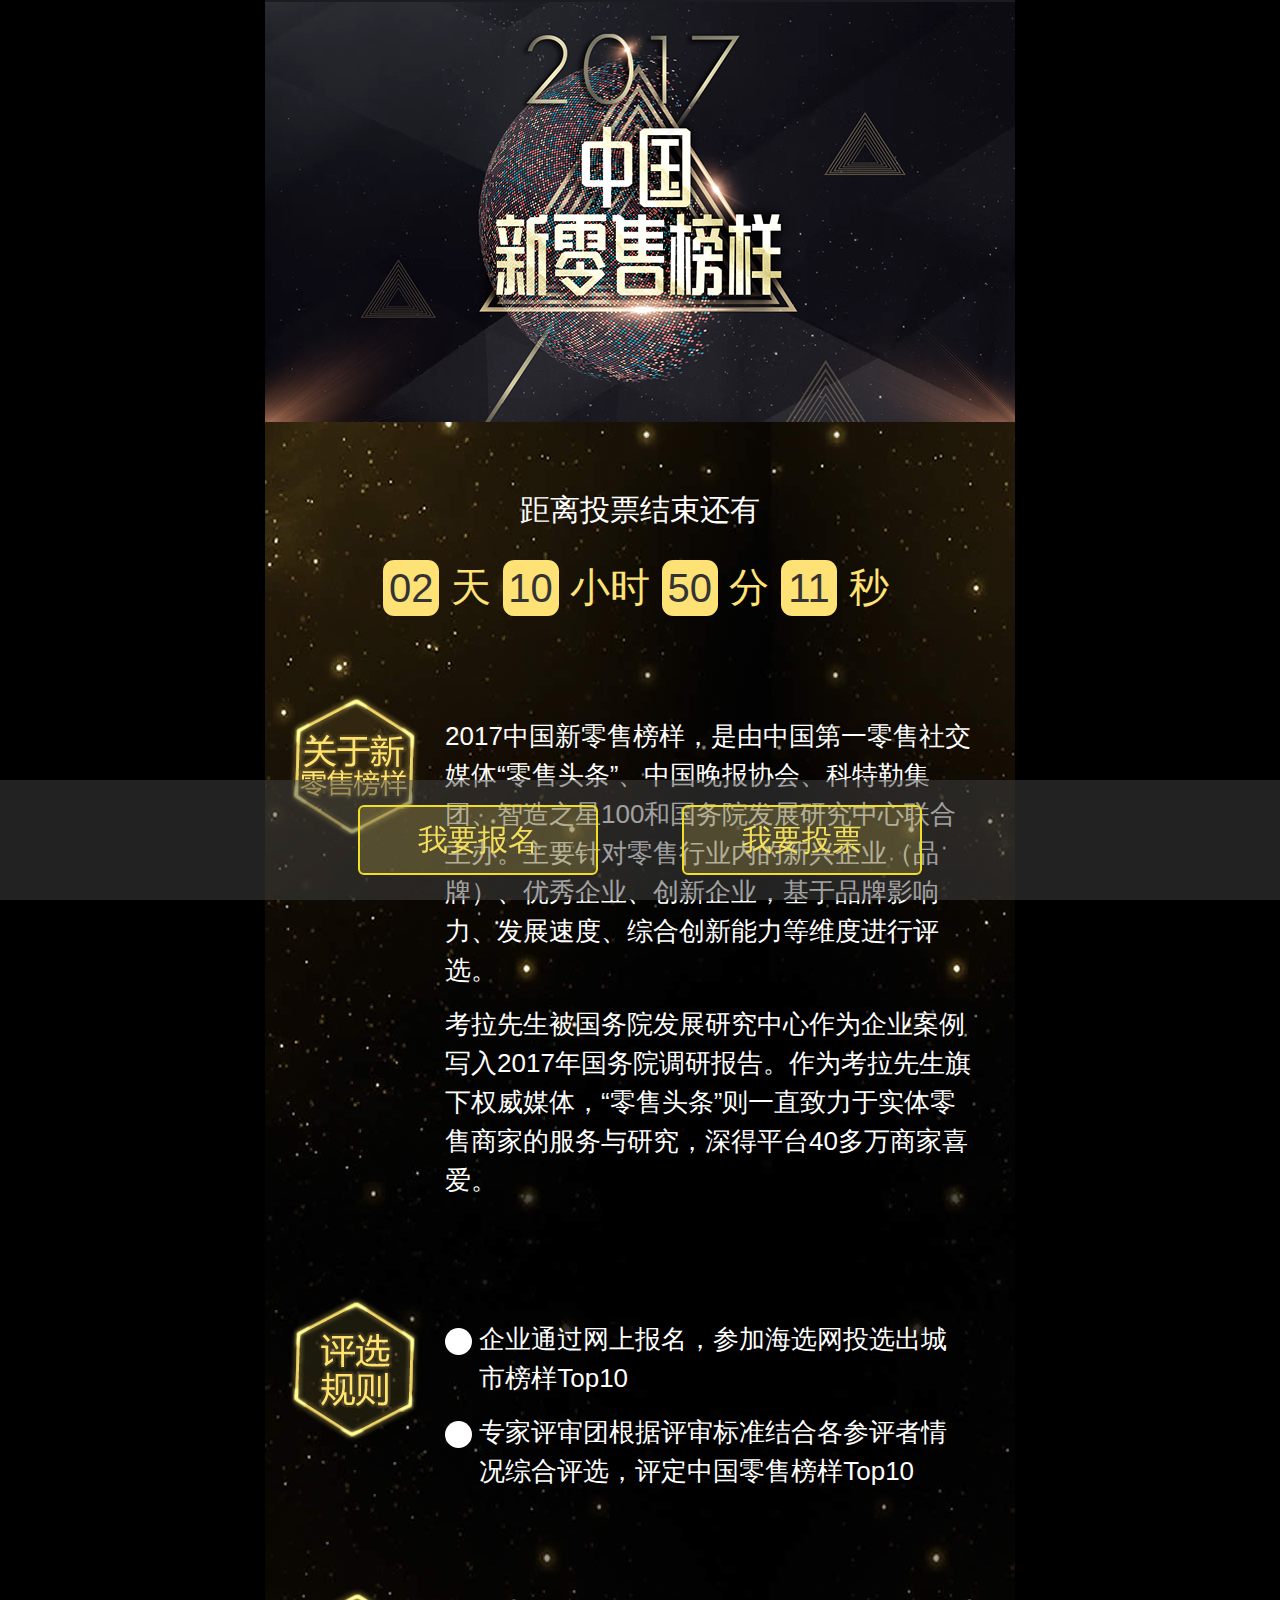
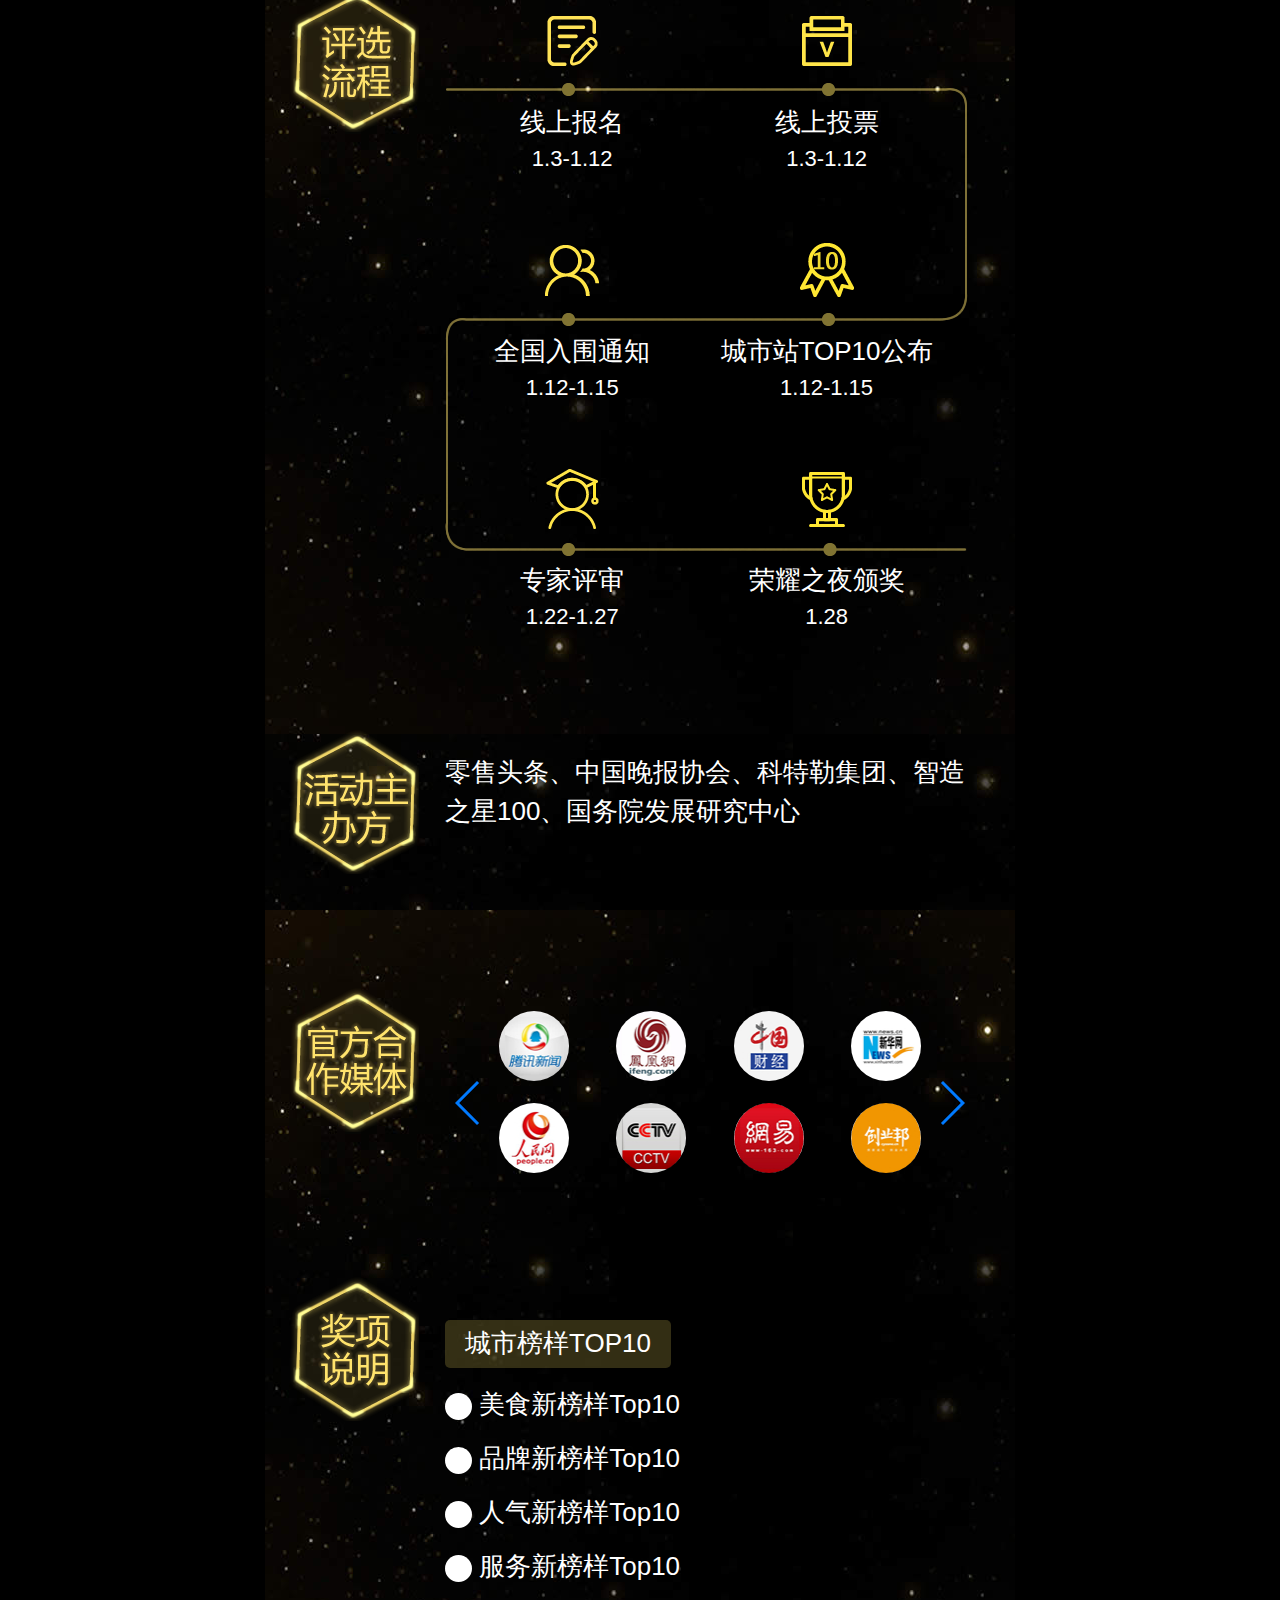
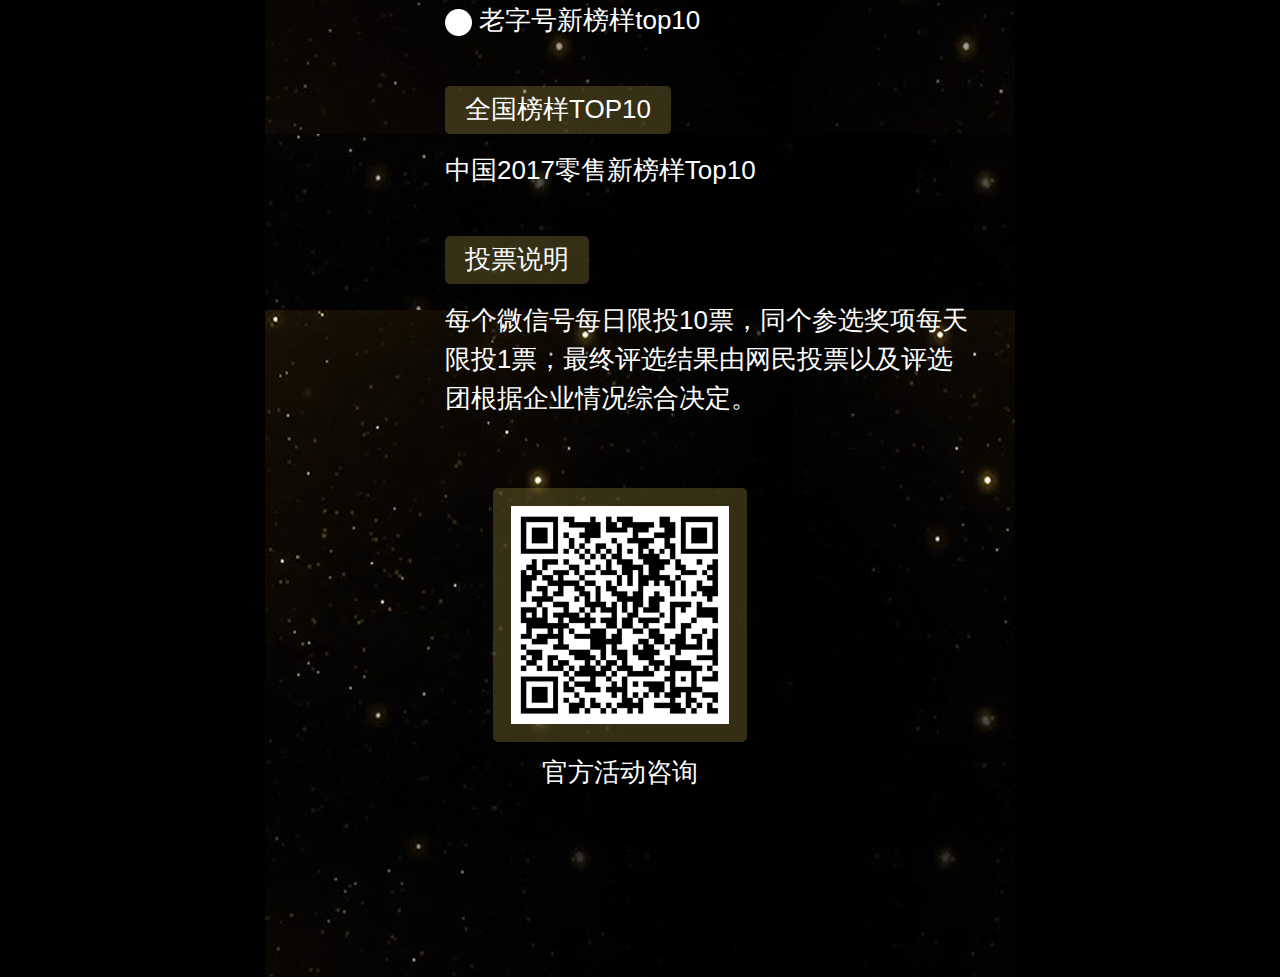
==== index.html @ 2a3a7d52 "12-25HTML" ====
<!doctype html>
<html>

<head>
	<meta charset="utf-8">
	<meta name="viewport" content="width=device-width,maximum-scale=1.0, initial-scale=1.0, user-scalable=no">
	<title>2017年新零售投票系统</title>
	<link type="text/css" rel="stylesheet" href="css/swiper-3.4.2.min.css" media="all">
	<link type="text/css" rel="stylesheet" href="css/style.css?v=1" media="all">
	<script>!function (a) { var b, c; /Android (\d+\.\d+)/.test(navigator.userAgent) ? (b = parseFloat(RegExp.$1), b > 2.3 ? (c = parseInt(window.screen.width) / a, document.write('<meta name="viewport" content="width=' + a + ",minimum-scale=" + c + ",maximum-scale=" + c + ', target-densitydpi=device-dpi">')) : document.write('<meta name="viewport" content="width=' + a + ',target-densitydpi=device-dpi">')) : document.write('<meta name="viewport" content="width=' + a + ',user-scalable=no,target-densitydpi=device-dpi,minimal-ui">') }(750);</script>
</head>

<body>
	<div class="page">
		<header>
			<div class="banner"></div>
		</header>
		<article class="main">
			<section class="count_down">
				<h5>距离投票结束还有</h5>
				<div>
					<i>02</i>
					<span>天</span>
					<i>10</i>
					<span>小时</span>
					<i>50</i>
					<span>分</span>
					<i>11</i>
					<span>秒</span>
				</div>
			</section>
			<section class="section">
				<div class="sel_left">
					<i class="tit1"></i>
				</div>
				<div class="sel_right">
					<p>2017中国新零售榜样，是由中国第一零售社交媒体“零售头条”、中国晚报协会、科特勒集团、智造之星100和国务院发展研究中心联合主办。主要针对零售行业内的新兴企业（品牌）、优秀企业、创新企业，基于品牌影响力、发展速度、综合创新能力等维度进行评选。
					</p>
					<p>考拉先生被国务院发展研究中心作为企业案例写入2017年国务院调研报告。作为考拉先生旗下权威媒体，“零售头条”则一直致力于实体零售商家的服务与研究，深得平台40多万商家喜爱。
					</p>
				</div>
			</section>
			<section class="section">
				<div class="sel_left">
					<i class="tit2"></i>
				</div>
				<div class="sel_right">
					<p>
						<i class="icon_dot"></i>
						<span class="text_in">企业通过网上报名，参加海选网投选出城 市榜样Top10</span>
					</p>
					<p>
						<i class="icon_dot"></i>
						<span class="text_in">专家评审团根据评审标准结合各参评者情 况综合评选，评定中国零售榜样Top10</span>

					</p>
				</div>
			</section>
			<section class="section" style="margin-bottom: 0;">
				<div class="sel_left">
					<i class="tit3"></i>
				</div>
				<div class="sel_right">
					<ul class="sel_line">
						<li>
							<i class="step1"></i>
							<h5>线上报名</h5>
							<p>1.3-1.12</p>
						</li>
						<li>
							<i class="step2"></i>
							<h5>线上投票</h5>
							<p>1.3-1.12</p>
						</li>
						<li>
							<i class="step3"></i>
							<h5>全国入围通知</h5>
							<p>1.12-1.15</p>
						</li>
						<li>
							<i class="step4"></i>
							<h5>城市站TOP10公布</h5>
							<p>1.12-1.15</p>
						</li>
						<li>
							<i class="step5"></i>
							<h5>专家评审</h5>
							<p>1.22-1.27</p>
						</li>
						<li>
							<i class="step6"></i>
							<h5>荣耀之夜颁奖</h5>
							<p>1.28</p>
						</li>

					</ul>
				</div>
			</section>
			<section class="section">
				<div class="sel_left">
					<i class="tit4"></i>
				</div>
				<div class="sel_right">
					<p>零售头条、中国晚报协会、科特勒集团、智造之星100、国务院发展研究中心</p>

				</div>
			</section>
			<section class="section">
				<div class="sel_left">
					<i class="tit5"></i>
				</div>
				<div class="sel_right">
					<div class="swiper-container ">
						<div class="swiper-wrapper hezuo">
							<div class="swiper-slide">
								<ul>
									<li>
										<img src="img/logo_1.jpg" alt="">
									</li>
									<li>
										<img src="img/logo_2.jpg" alt="">
									</li>
									<li>
										<img src="img/logo_3.jpg" alt="">
									</li>
									<li>
										<img src="img/logo_4.jpg" alt="">
									</li>
									<li>
										<img src="img/logo_5.jpg" alt="">
									</li>
									<li>
										<img src="img/logo_6.jpg" alt="">
									</li>
									<li>
										<img src="img/logo_7.jpg" alt="">
									</li>
									<li>
										<img src="img/logo_8.jpg" alt="">
									</li>
								</ul>
							</div>
							<div class="swiper-slide">
								<ul>
									<li>
										<img src="img/logo_9.jpg" alt="">
									</li>
									<li>
										<img src="img/logo_10.jpg" alt="">
									</li>
									<li>
										<img src="img/logo_11.jpg" alt="">
									</li>
									<li>
										<img src="img/logo_12.jpg" alt="">
									</li>
									<li>
										<img src="img/logo_13.jpg" alt="">
									</li>
									<li>
										<img src="img/logo_14.jpg" alt="">
									</li>
									<li>
										<img src="img/logo_15.jpg" alt="">
									</li>
									<li>
										<img src="img/logo_16.jpg" alt="">
									</li>
								</ul>
							</div>
							<div class="swiper-slide">
								<ul>
									<li>
										<img src="img/logo_17.jpg" alt="">
									</li>
									<li>
										<img src="img/logo_18.jpg" alt="">
									</li>
									<li>
										<img src="img/logo_19.jpg" alt="">
									</li>
								</ul>
							</div>
						</div>
						<!-- 如果需要分页器 -->
						<div class="swiper-pagination"></div>

						<!-- 如果需要导航按钮 -->
						<div class="swiper-button-prev"></div>
						<div class="swiper-button-next"></div>

						<!-- 如果需要滚动条 -->
						<div class="swiper-scrollbar"></div>
					</div>
					<div class="hezuo">
						<div class="hz_left"></div>
						<div class="hz_right"></div>



					</div>
				</div>
			</section>
			<section class="section">
				<div class="sel_left">
					<i class="tit6"></i>
				</div>
				<div class="sel_right">
					<div class="title1">
						<span>城市榜样TOP10</span>
					</div>
					<p>
						<i class="icon_dot"></i>
						美食新榜样Top10
					</p>
					<p>
						<i class="icon_dot"></i>
						品牌新榜样Top10
					</p>
					<p>
						<i class="icon_dot"></i>
						人气新榜样Top10
					</p>
					<p>
						<i class="icon_dot"></i>
						服务新榜样Top10
					</p>
					<p>
						<i class="icon_dot"></i>
						老字号新榜样top10
					</p>
					<div class="title1" style="margin-top: 50px;">
						<span>全国榜样TOP10</span>
					</div>
					<p> 中国2017零售新榜样Top10
					</p>
					<div class="title1" style="margin-top: 50px;">
						<span>投票说明</span>
					</div>
					<p> 每个微信号每日限投10票，同个参选奖项每天限投1票，最终评选结果由网民投票以及评选团根据企业情况综合决定。
					</p>
					<div class="erm">
						<img class="erm_line" src="img/erm.png" alt="">
						<p>官方活动咨询</p>
					</div>
				</div>
			</section>
			<div class="footer">
				<a href="signup.html" class="btn">我要报名</a>
				<a href="vote.html" class="btn">我要投票</a>
			</div>
		</article>
	</div>



	</div>

</body>
<script src="js/zepto.min.js"></script>
<script src="js/swiper-3.4.2.jquery.min.js"></script>
<script>        
	var mySwiper = new Swiper('.swiper-container', {
		loop: true,

	})        
</script>

</html>
---- css/style.css ----
* {
  margin: 0;
  padding: 0;
  list-style: none;
  box-sizing: border-box;
  -moz-box-sizing: border-box;
  /* Firefox */
  -webkit-box-sizing: border-box;
  /* Safari */
}
html,
body {
  height: 100%;
  width: 100%;
  font-size: 13px;
}
body {
  height: 100%;
  width: 100%;
  text-align: center;
  background: #000;
}
html,
article,
aside,
audio,
bdi,
canvas,
command,
datalist,
details,
figcaption,
figure,
footer,
header,
hgroup,
keygen,
mark,
meter,
nav,
output,
progress,
rp,
rt,
ruby,
section,
source,
summary,
time,
track,
video,
title {
  display: block;
}
body,
div,
dl,
dt,
dd,
ul,
ol,
li,
h1,
h2,
h3,
h4,
h5,
h6,
pre,
code,
form,
fieldset,
legend,
input,
button,
textarea,
p,
blockquote,
th,
td,
figure {
  font-family: Microsoft YaHei, Verdana, Geneva, sans-serif;
  line-height: 150%;
}
.page {
  background: #0c0a06;
  color: #fff;
  max-width: 750px;
  margin: auto;
  text-align: left;
}
html {
  font-size: 100px;
}
option {
  font-size: .16rem;
}
.banner {
  background: url("../img/banner.png") no-repeat;
  height: 422px;
}
.count_down {
  text-align: center;
  height: 240px;
  padding-top: 65px;
}
.count_down h5 {
  font-size: 30px;
  font-weight: normal;
  margin-bottom: 28px;
}
.count_down div span {
  display: inline-block;
  vertical-align: middle;
  font-size: 40px;
  margin: 0 8px;
  color: #FFE276;
}
.count_down div i {
  display: inline-block;
  vertical-align: middle;
  border-radius: 20%;
  font-style: normal;
  font-size: 40px;
  color: #333333;
  width: 56px;
  height: 56px;
  background: #FFE276;
  line-height: 56px;
  text-align: center;
}
.btn {
  background: rgba(255, 228, 99, 0.2);
  border: 2px solid #F1DF27;
  height: 70px;
  line-height: 66px;
  text-align: center;
  color: #F3DF5D;
  font-size: 30px;
  width: 240px;
  border-radius: 6px;
  margin: 0 40px;
}
a.btn {
  display: inline-block;
  text-decoration: none;
  background: rgba(255, 228, 99, 0.2);
  border: 2px solid #F1DF27;
  height: 70px;
  line-height: 66px;
  text-align: center;
  color: #F3DF5D;
  font-size: 30px;
  width: 240px;
  border-radius: 6px;
  margin: 0 40px;
}
.main {
  background: url("../img/bg.jpg") top;
  padding-bottom: 120px;
  text-align: center;
}
.footer {
  background: rgba(68, 68, 68, 0.5);
  height: 120px;
  text-align: center;
  padding-top: 25px;
  position: fixed;
  bottom: 0;
  left: 0;
  width: 100%;
}
.section {
  margin-bottom: 50px;
  text-align: left;
}
.section .sel_left {
  width: 180px;
  float: left;
  padding: 32px 0 32px 25px;
}
.section .sel_left i {
  display: block;
  width: 129px;
  height: 144px;
}
.section .sel_left .tit1 {
  background: url("../img/tit1.png") no-repeat;
}
.section .sel_left .tit2 {
  background: url("../img/tit2.png") no-repeat;
}
.section .sel_left .tit3 {
  background: url("../img/tit3.png") no-repeat;
}
.section .sel_left .tit4 {
  background: url("../img/tit4.png") no-repeat;
}
.section .sel_left .tit5 {
  background: url("../img/tit5.png") no-repeat;
}
.section .sel_left .tit6 {
  background: url("../img/tit6.png") no-repeat;
}
.section .sel_right {
  width: 570px;
  float: right;
  padding: 55px 40px 0 0px;
  font-size: 26px;
}
.section .sel_right p {
  margin-bottom: 15px;
  display: block;
  clear: both;
}
.section .sel_right p .text_in {
  display: inline-block;
  width: 488px;
  vertical-align: top;
}
.section .sel_right.sel3 {
  padding: 0;
}
.section .sel_right .icon_dot {
  border-radius: 100%;
  display: inline-block;
  vertical-align: middle;
  height: 27px;
  width: 27px;
  background: #fff;
}
.section .sel_right .sel_line {
  background: url("../img/sel_line.png") no-repeat 0 72px;
}
.section .sel_right .sel_line::after {
  content: "";
  display: block;
  clear: both;
}
.section .sel_right .sel_line li {
  text-align: center;
  float: left;
  width: 48%;
  margin-bottom: 50px;
}
.section .sel_right .sel_line li h5 {
  font-size: 26px;
  font-weight: normal;
}
.section .sel_right .sel_line li p {
  font-size: 22px;
}
.section .sel_right .sel_line li i {
  display: block;
  width: 54px;
  height: 60px;
  margin: 0 auto 32px;
}
.section .sel_right .sel_line li .step1 {
  background: url("../img/step1.png") no-repeat center;
}
.section .sel_right .sel_line li .step2 {
  background: url("../img/step2.png") no-repeat center;
}
.section .sel_right .sel_line li .step3 {
  background: url("../img/step3.png") no-repeat center;
}
.section .sel_right .sel_line li .step4 {
  background: url("../img/step4.png") no-repeat center;
}
.section .sel_right .sel_line li .step5 {
  background: url("../img/step5.png") no-repeat center;
}
.section .sel_right .sel_line li .step6 {
  background: url("../img/step6.png") no-repeat center;
}
.section .sel_right .swiper-container ul {
  margin: 0 30px;
}
.section .sel_right .swiper-container ul li {
  float: left;
  width: 25%;
  text-align: center;
  height: 72px;
  margin-bottom: 20px;
}
.section .sel_right .swiper-container ul li img {
  border-radius: 100%;
  width: 70px;
  height: 70px;
}
.section .sel_right .swiper-container ul:after {
  content: "";
  clear: both;
  display: block;
}
.section .sel_right .title1 {
  margin: 24px 0 22px 0;
}
.section .sel_right .title1 span {
  background: rgba(255, 228, 99, 0.2);
  padding: 8px 20px 10px;
  border-radius: 5px;
}
.section .sel_right .erm {
  margin-top: 70px;
  text-align: center;
  margin-left: -180px;
}
.section .sel_right .erm .erm_line {
  padding: 18px;
  background: rgba(255, 228, 99, 0.2);
  border-radius: 5px;
  margin: 0 auto;
}
.section:after {
  content: "";
  clear: both;
  display: block;
}
::-webkit-input-placeholder {
  color: #ccc;
}
::-moz-placeholder {
  color: #ccc;
}
::-moz-placeholder {
  /* Mozilla Firefox 19+ */
  color: #ccc;
}
:-ms-input-placeholder {
  /* Internet Explorer 10+ */
  color: #ccc;
}
.form {
  background: url("../img/bg.jpg") top;
  padding-bottom: 120px;
  font-size: 30px;
  padding: 0 30px;
  color: #ccc;
  /* .checkbox */
}
.form .file_update {
  padding: 60px 0 30px;
}
.form .file_update .file {
  padding: 15px;
  border: 2px solid rgba(255, 228, 99, 0.2);
  width: 250px;
  height: 250px;
  border-radius: 10px;
  position: relative;
  overflow: hidden;
  margin: 0 auto 20px;
}
.form .file_update .file .file_bor {
  width: 220px;
  height: 220px;
  border-radius: 10px;
  background: rgba(255, 228, 99, 0.2) url("../img/file.png") no-repeat center;
}
.form .file_update .file input {
  position: absolute;
  top: 0;
  left: 0;
  right: 0;
  bottom: 0;
  opacity: 0;
}
.form .form_item {
  background: rgba(241, 224, 0, 0.15);
  border: 2px solid rgba(241, 224, 0, 0.5);
  border-radius: 5px;
  padding: 10px 15px;
  text-align: left;
  margin-bottom: 25px;
}
.form label {
  width: 165px;
  display: inline-block;
  vertical-align: top;
}
.form select,
.form input[type="text"],
.form textarea {
  vertical-align: top;
  font-size: 30px;
  background: transparent;
  border: none;
  width: 480px;
  color: #ccc;
}
.form .check_list {
  display: inline-block;
  width: 480px;
}
.form .check_list li {
  padding: 10px 0;
}
.form .checkbox_right {
  text-align: right;
  font-size: 24px;
  margin-bottom: 40px;
  color: #808080;
}
.form .rem {
  text-align: left;
  margin-bottom: 25px;
}
.form .rem label {
  width: 240px;
}
.form .rem span {
  width: 70px;
  display: inline-block;
}
.form .label2 label {
  width: 210px;
}
.form .label2 input[type="text"] {
  width: 430px;
}
.form .form_btn {
  text-align: center;
  padding: 25px 0;
}
.form .checkbox {
  width: 35px;
  position: relative;
  display: inline-block;
  vertical-align: middle;
  height: 35px;
}
.form .checkbox label {
  width: 35px;
  height: 35px;
  cursor: pointer;
  position: absolute;
  top: 0;
  left: 0;
  background: rgba(255, 255, 255, 0.5);
  border-radius: 100%;
  border: 2px solid #ccc;
}
.form .checkbox label:after {
  content: '';
  width: 16px;
  height: 7px;
  position: absolute;
  top: 8px;
  left: 6px;
  border: 3px solid #F1DF27;
  border-top: none;
  border-right: none;
  background: transparent;
  filter: progid:DXImageTransform.Microsoft.Alpha(Opacity=0);
  opacity: 0;
  -moz-transform: rotate(-45deg);
  -ms-transform: rotate(-45deg);
  -webkit-transform: rotate(-45deg);
  transform: rotate(-45deg);
}
.form .checkbox input[type=checkbox] {
  visibility: hidden;
}
.form .checkbox input[type=checkbox]:checked + label {
  background: rgba(241, 224, 0, 0.5);
  border-radius: 100%;
  border: 2px solid #F1DF27;
}
.form .checkbox input[type=checkbox]:checked + label:after {
  filter: progid:DXImageTransform.Microsoft.Alpha(enabled=false);
  opacity: 1;
}
.form .checkbox_text {
  display: inline-block;
  vertical-align: middle;
}
.city {
  padding: 28px;
  text-align: left;
  font-size: 30px;
}
.city h4 {
  font-size: 30px;
  font-weight: normal;
  margin-bottom: 30px;
}
.city ul li {
  border: 2px solid rgba(241, 224, 0, 0.5);
  border-radius: 5px;
  padding: 15px;
  margin-bottom: 35px;
}
.city ul li.active {
  background: rgba(241, 224, 0, 0.15);
}
.city ul li .city_name {
  float: left;
}
.city ul li .btn_vote {
  float: right;
  color: #fff;
  text-decoration: none;
  position: relative;
  padding-right: 20px;
}
.city ul li .btn_vote:before {
  content: '';
  display: block;
  clear: both;
  width: 15px;
  height: 15px;
  position: absolute;
  top: 15px;
  right: 0px;
  border: 3px solid #fff;
  border-top: none;
  border-right: none;
  background: transparent;
  -moz-transform: rotate(-135deg);
  -ms-transform: rotate(-135deg);
  -webkit-transform: rotate(-135deg);
  transform: rotate(-135deg);
}
.city ul li:after {
  content: '';
  display: block;
  clear: both;
}
.city .sign_up {
  margin: 0 auto;
  color: #fff;
  width: 170px;
  text-decoration: none;
  position: relative;
  padding-right: 20px;
}
.city .sign_up:after {
  content: '';
  display: block;
  clear: both;
  width: 15px;
  height: 15px;
  position: absolute;
  top: 15px;
  right: 0px;
  border: 3px solid #fff;
  border-top: none;
  border-right: none;
  background: transparent;
  -moz-transform: rotate(-135deg);
  -ms-transform: rotate(-135deg);
  -webkit-transform: rotate(-135deg);
  transform: rotate(-135deg);
}
.vote {
  padding: 28px;
  text-align: left;
  font-size: 30px;
}
.vote h4 {
  font-size: 30px;
  font-weight: normal;
  margin-bottom: 30px;
}
.vote ul {
  border-bottom: 2px solid rgba(241, 224, 0, 0.5);
  margin-bottom: 30px;
}
.vote ul li {
  border-top: 2px solid rgba(241, 224, 0, 0.5);
  padding: 15px 0;
}
.vote ul li .num {
  display: inline-block;
  vertical-align: middle;
  border-radius: 100%;
  width: 40px;
  height: 40px;
  margin-right: 20px;
  line-height: 34px;
  font-size: 24px;
  text-align: center;
  font-style: normal;
  background: rgba(255, 255, 255, 0.2);
  border: 2px solid rgba(255, 255, 255, 0.5);
}
.vote ul li .co_name {
  display: inline-block;
  vertical-align: middle;
  width: 490px;
}
.vote ul li .co_name dt {
  float: left;
  margin-right: 20px;
}
.vote ul li .co_name dl {
  float: left;
}
.vote ul li .co_name dl .piaoshu {
  font-size: 26px;
}
.vote ul li .co_name:after {
  content: '';
  display: block;
  clear: both;
}
.vote ul li .btn_vote {
  display: inline-block;
  vertical-align: middle;
  color: #fff;
  text-decoration: none;
  border: 2px solid rgba(241, 224, 0, 0.5);
  background: rgba(241, 224, 0, 0.15);
  padding: 5px 25px;
  border-radius: 5px;
}
.vote ul li:after {
  content: '';
  display: block;
  clear: both;
}
.sign_up {
  display: block;
  font-size: 30px;
  margin: 0 auto;
  color: #fff;
  width: 170px;
  text-decoration: none;
  position: relative;
  padding-right: 20px;
}
.sign_up:after {
  content: '';
  display: block;
  clear: both;
  width: 15px;
  height: 15px;
  position: absolute;
  top: 15px;
  right: 0px;
  border: 3px solid #fff;
  border-top: none;
  border-right: none;
  background: transparent;
  -moz-transform: rotate(-135deg);
  -ms-transform: rotate(-135deg);
  -webkit-transform: rotate(-135deg);
  transform: rotate(-135deg);
}
.co_vote {
  color: #ccc;
  padding: 50px;
  font-size: 26px;
}
.co_vote .co_logo {
  padding: 25px;
  border: 2px solid rgba(255, 228, 99, 0.2);
  background: rgba(255, 228, 99, 0.2);
  width: 252px;
  height: 252px;
  border-radius: 10px;
  margin: 0 auto 20px;
}
.co_vote .co_info {
  font-size: 32px;
  margin-bottom: 15px;
}
.co_vote .co_num {
  color: #ECDD26;
  position: relative;
  padding-left: 80px;
  height: 40px;
  overflow: hidden;
}
.co_vote .co_num span.num1 {
  font-size: 38px;
  position: absolute;
  top: 2px;
  left: 50%;
  margin-left: -180px;
  width: 200px;
  text-align: right;
}
.co_vote .co_num span.num2 {
  font-size: 38px;
  position: absolute;
  top: 42px;
  left: 50%;
  margin-left: -180px;
  width: 200px;
  text-align: right;
}
.co_vote .co_num span.animat1 {
  top: -42px;
  transition: 1s  all;
}
.co_vote .co_num span.animat2 {
  top: 2px;
  transition: 1s  all;
}
.co_vote .con1 {
  border: 2px solid rgba(255, 228, 99, 0.5);
  padding: 5px 20px 40px;
  border-radius: 5px;
  margin: 25px 0;
}
.co_vote .con1 .title1 {
  margin: 24px 0 22px 0;
}
.co_vote .con1 .title1 span {
  background: rgba(255, 228, 99, 0.2);
  padding: 8px 20px 10px;
  border-radius: 5px;
  font-size: 30px;
}
.co_vote p {
  text-align: left;
  font-size: 26px;
}
.co_vote .tips {
  text-align: left;
  margin: 20px 0;
  font-size: 22px;
}
.co_vote a.btn {
  margin: 30px 0;
}
.co_vote .co_btn a {
  margin: 20px auto;
  font-size: 30px;
}
.share {
  z-index: 999;
  position: fixed;
  display: none;
  top: 0;
  left: 0;
  bottom: 0;
  right: 0;
  background: rgba(0, 0, 0, 0.7) url("../img/share.png") top right no-repeat;
}
.share .share_text {
  position: absolute;
  top: 140px;
  right: 100px;
  font-size: 34px;
}
.share .share_text span {
  color: #FFE076;
}
.result {
  font-size: 24px;
}
.result .result_banner img {
  width: 750px;
  height: 275px;
}
.result .result_list {
  font-size: 30px;
  padding: 24px;
}
.result .result_list li {
  float: left;
  width: 50%;
  margin-bottom: 40px;
}
.result .result_list li dt {
  float: left;
  margin-right: 16px;
}
.result .result_list li dt img {
  border: 10px solid rgba(255, 228, 99, 0.2);
  border-radius: 5px;
}
.result .result_list li dl {
  float: left;
  text-align: left;
}
.result .result_list li:after {
  content: '';
  display: block;
  clear: both;
}
.result .result_list:after {
  content: '';
  display: block;
  clear: both;
}
.result .erm img {
  width: 132px;
  height: 132px;
  border: 10px solid rgba(245, 224, 81, 0.5);
  border-radius: 5px;
}
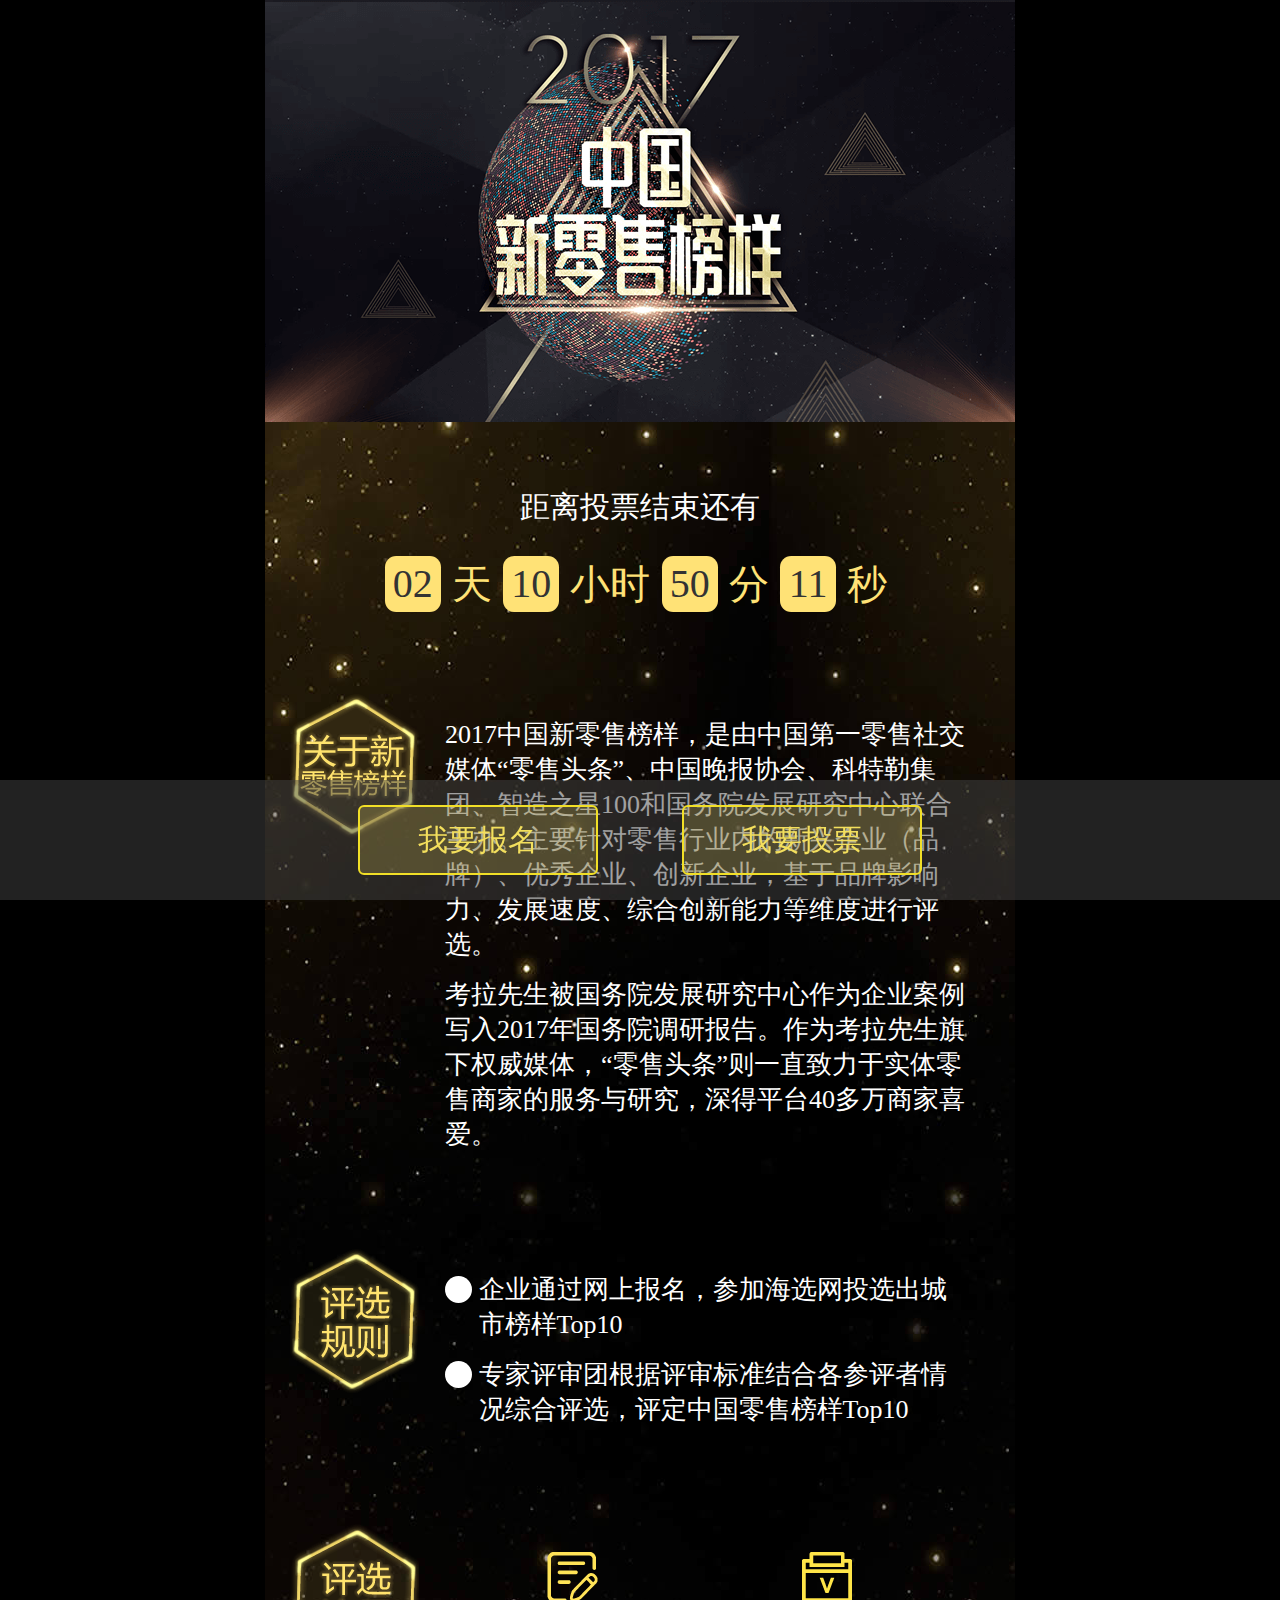
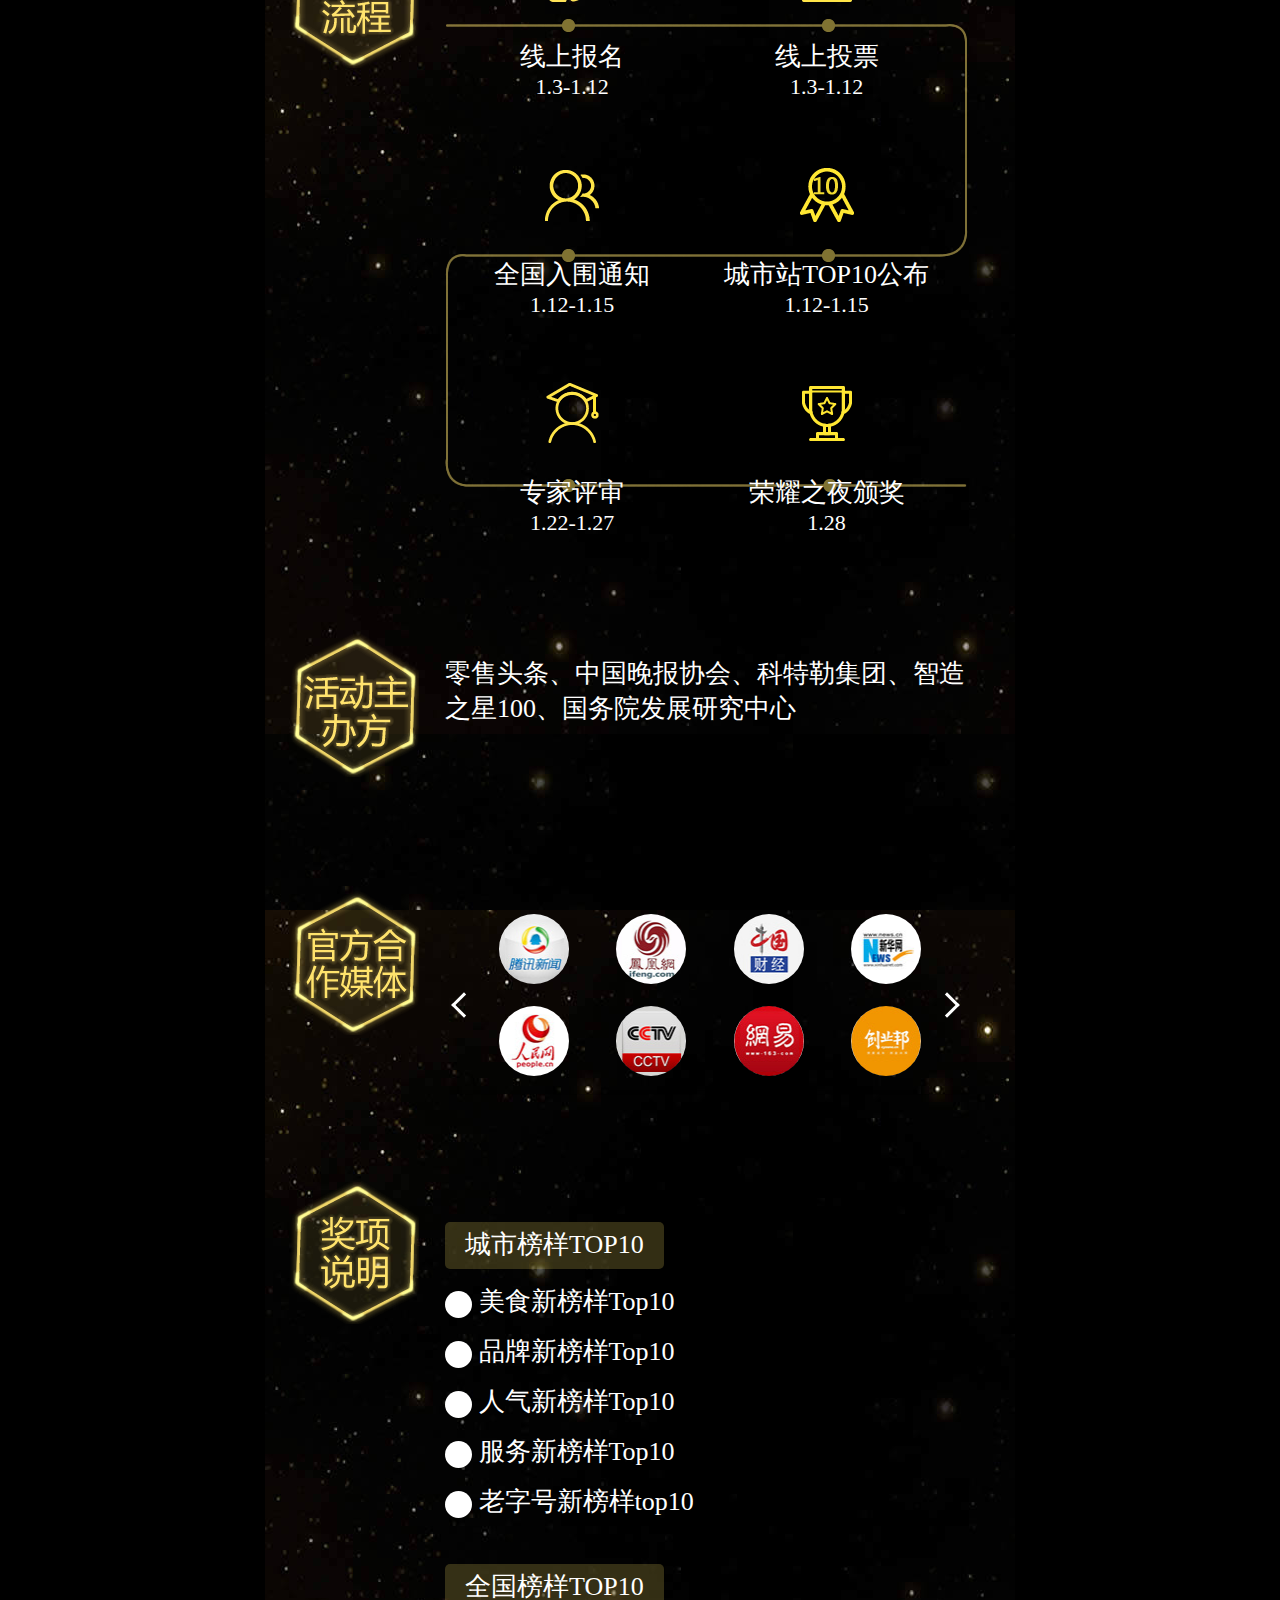
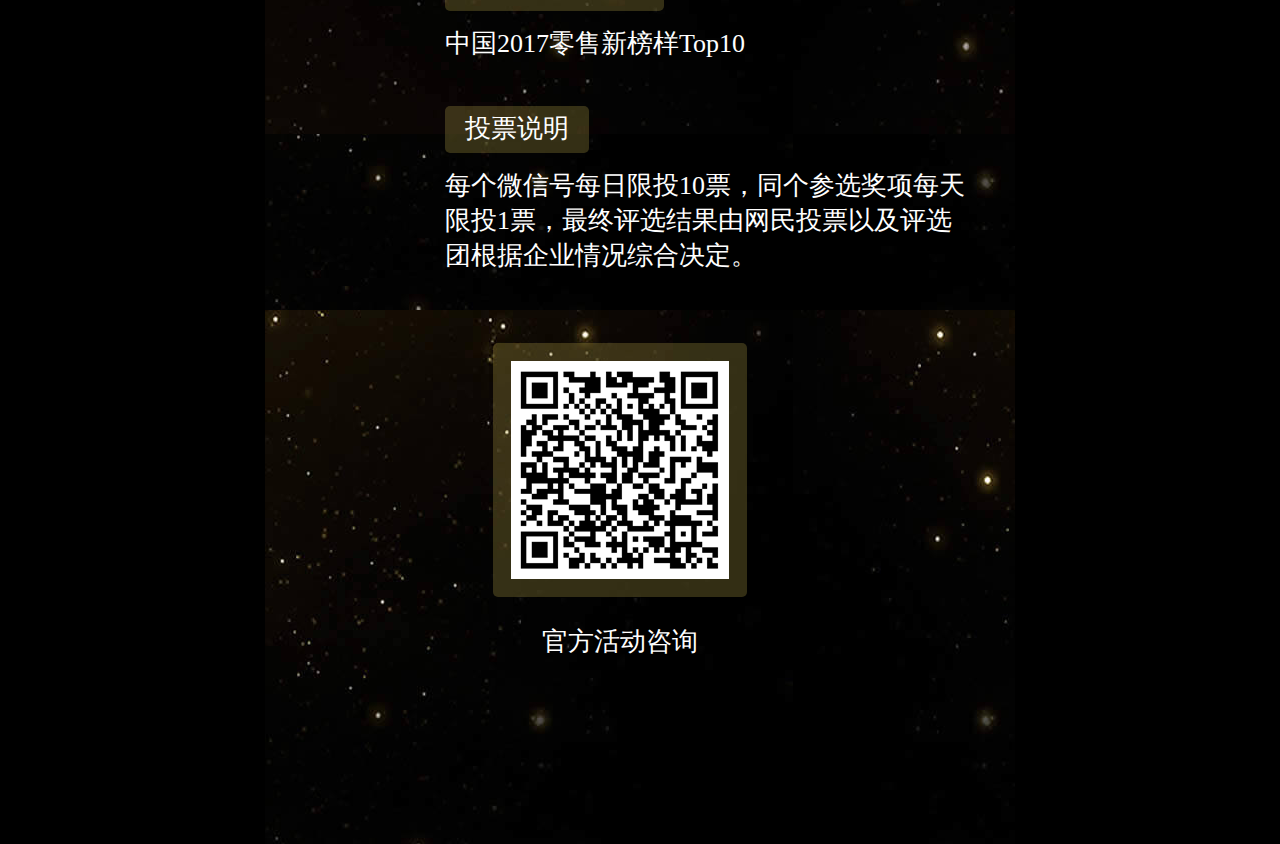
==== commit 30878ffa: "第一版" ====
--- a/index.html
+++ b/index.html
@@ -262,7 +262,9 @@
 <script>        
 	var mySwiper = new Swiper('.swiper-container', {
 		loop: true,
-
+		// 如果需要前进后退按钮
+		nextButton: '.swiper-button-next',
+    	prevButton: '.swiper-button-prev',
 	})        
 </script>
 
--- a/css/style.css
+++ b/css/style.css
@@ -11,7 +11,6 @@
 html,
 body {
   height: 100%;
-  width: 100%;
   font-size: 13px;
 }
 body {
@@ -19,68 +18,6 @@
   width: 100%;
   text-align: center;
   background: #000;
-}
-html,
-article,
-aside,
-audio,
-bdi,
-canvas,
-command,
-datalist,
-details,
-figcaption,
-figure,
-footer,
-header,
-hgroup,
-keygen,
-mark,
-meter,
-nav,
-output,
-progress,
-rp,
-rt,
-ruby,
-section,
-source,
-summary,
-time,
-track,
-video,
-title {
-  display: block;
-}
-body,
-div,
-dl,
-dt,
-dd,
-ul,
-ol,
-li,
-h1,
-h2,
-h3,
-h4,
-h5,
-h6,
-pre,
-code,
-form,
-fieldset,
-legend,
-input,
-button,
-textarea,
-p,
-blockquote,
-th,
-td,
-figure {
-  font-family: Microsoft YaHei, Verdana, Geneva, sans-serif;
-  line-height: 150%;
 }
 .page {
   background: #0c0a06;
@@ -90,10 +27,12 @@
   text-align: left;
 }
 html {
-  font-size: 100px;
+  font-size: 62.5%;
 }
 option {
-  font-size: .16rem;
+  font-size: .14rem;
+  color: white;
+  background: #5c5536;
 }
 .banner {
   background: url("../img/banner.png") no-repeat;
@@ -311,7 +250,7 @@
   padding: 18px;
   background: rgba(255, 228, 99, 0.2);
   border-radius: 5px;
-  margin: 0 auto;
+  margin: 0 auto 20px;
 }
 .section:after {
   content: "";
@@ -319,6 +258,9 @@
   display: block;
 }
 ::-webkit-input-placeholder {
+  color: #ccc;
+}
+::-webkit-textarea-placeholder {
   color: #ccc;
 }
 ::-moz-placeholder {
@@ -379,6 +321,7 @@
   width: 165px;
   display: inline-block;
   vertical-align: top;
+  color: #fff;
 }
 .form select,
 .form input[type="text"],
@@ -413,6 +356,7 @@
 .form .rem span {
   width: 70px;
   display: inline-block;
+  vertical-align: middle;
 }
 .form .label2 label {
   width: 210px;
@@ -528,7 +472,77 @@
   display: block;
   clear: both;
 }
-.city .sign_up {
+.vote {
+  padding: 28px;
+  text-align: left;
+  font-size: 30px;
+}
+.vote h4 {
+  font-size: 30px;
+  font-weight: normal;
+  margin-bottom: 30px;
+}
+.vote ul {
+  border-bottom: 2px solid rgba(241, 224, 0, 0.5);
+  margin-bottom: 30px;
+}
+.vote ul li {
+  border-top: 2px solid rgba(241, 224, 0, 0.5);
+  padding: 15px 0;
+}
+.vote ul li .num {
+  display: inline-block;
+  vertical-align: middle;
+  border-radius: 100%;
+  width: 40px;
+  height: 40px;
+  margin-right: 20px;
+  line-height: 34px;
+  font-size: 24px;
+  text-align: center;
+  font-style: normal;
+  background: rgba(255, 255, 255, 0.2);
+  border: 2px solid rgba(255, 255, 255, 0.5);
+}
+.vote ul li .co_name {
+  display: inline-block;
+  vertical-align: middle;
+  width: 490px;
+}
+.vote ul li .co_name dt {
+  float: left;
+  margin-right: 20px;
+}
+.vote ul li .co_name dl {
+  float: left;
+}
+.vote ul li .co_name dl .piaoshu {
+  font-size: 26px;
+  margin-top: 20px;
+}
+.vote ul li .co_name:after {
+  content: '';
+  display: block;
+  clear: both;
+}
+.vote ul li .btn_vote {
+  display: inline-block;
+  vertical-align: middle;
+  color: #fff;
+  text-decoration: none;
+  border: 2px solid rgba(241, 224, 0, 0.5);
+  background: rgba(241, 224, 0, 0.15);
+  padding: 5px 25px;
+  border-radius: 5px;
+}
+.vote ul li:after {
+  content: '';
+  display: block;
+  clear: both;
+}
+.sign_up {
+  display: block;
+  font-size: 30px;
   margin: 0 auto;
   color: #fff;
   width: 170px;
@@ -536,7 +550,7 @@
   position: relative;
   padding-right: 20px;
 }
-.city .sign_up:after {
+.sign_up:after {
   content: '';
   display: block;
   clear: both;
@@ -554,101 +568,6 @@
   -webkit-transform: rotate(-135deg);
   transform: rotate(-135deg);
 }
-.vote {
-  padding: 28px;
-  text-align: left;
-  font-size: 30px;
-}
-.vote h4 {
-  font-size: 30px;
-  font-weight: normal;
-  margin-bottom: 30px;
-}
-.vote ul {
-  border-bottom: 2px solid rgba(241, 224, 0, 0.5);
-  margin-bottom: 30px;
-}
-.vote ul li {
-  border-top: 2px solid rgba(241, 224, 0, 0.5);
-  padding: 15px 0;
-}
-.vote ul li .num {
-  display: inline-block;
-  vertical-align: middle;
-  border-radius: 100%;
-  width: 40px;
-  height: 40px;
-  margin-right: 20px;
-  line-height: 34px;
-  font-size: 24px;
-  text-align: center;
-  font-style: normal;
-  background: rgba(255, 255, 255, 0.2);
-  border: 2px solid rgba(255, 255, 255, 0.5);
-}
-.vote ul li .co_name {
-  display: inline-block;
-  vertical-align: middle;
-  width: 490px;
-}
-.vote ul li .co_name dt {
-  float: left;
-  margin-right: 20px;
-}
-.vote ul li .co_name dl {
-  float: left;
-}
-.vote ul li .co_name dl .piaoshu {
-  font-size: 26px;
-}
-.vote ul li .co_name:after {
-  content: '';
-  display: block;
-  clear: both;
-}
-.vote ul li .btn_vote {
-  display: inline-block;
-  vertical-align: middle;
-  color: #fff;
-  text-decoration: none;
-  border: 2px solid rgba(241, 224, 0, 0.5);
-  background: rgba(241, 224, 0, 0.15);
-  padding: 5px 25px;
-  border-radius: 5px;
-}
-.vote ul li:after {
-  content: '';
-  display: block;
-  clear: both;
-}
-.sign_up {
-  display: block;
-  font-size: 30px;
-  margin: 0 auto;
-  color: #fff;
-  width: 170px;
-  text-decoration: none;
-  position: relative;
-  padding-right: 20px;
-}
-.sign_up:after {
-  content: '';
-  display: block;
-  clear: both;
-  width: 15px;
-  height: 15px;
-  position: absolute;
-  top: 15px;
-  right: 0px;
-  border: 3px solid #fff;
-  border-top: none;
-  border-right: none;
-  background: transparent;
-  -moz-transform: rotate(-135deg);
-  -ms-transform: rotate(-135deg);
-  -webkit-transform: rotate(-135deg);
-  transform: rotate(-135deg);
-}
 .co_vote {
   color: #ccc;
   padding: 50px;
@@ -664,7 +583,7 @@
   margin: 0 auto 20px;
 }
 .co_vote .co_info {
-  font-size: 32px;
+  font-size: 3.2rem;
   margin-bottom: 15px;
 }
 .co_vote .co_num {
@@ -673,11 +592,12 @@
   padding-left: 80px;
   height: 40px;
   overflow: hidden;
+  line-height: 40px;
 }
 .co_vote .co_num span.num1 {
   font-size: 38px;
   position: absolute;
-  top: 2px;
+  top: 0px;
   left: 50%;
   margin-left: -180px;
   width: 200px;
@@ -697,7 +617,7 @@
   transition: 1s  all;
 }
 .co_vote .co_num span.animat2 {
-  top: 2px;
+  top: 0px;
   transition: 1s  all;
 }
 .co_vote .con1 {
@@ -705,6 +625,7 @@
   padding: 5px 20px 40px;
   border-radius: 5px;
   margin: 25px 0;
+  float: left;
 }
 .co_vote .con1 .title1 {
   margin: 24px 0 22px 0;
@@ -718,6 +639,7 @@
 .co_vote p {
   text-align: left;
   font-size: 26px;
+  clear: both;
 }
 .co_vote .tips {
   text-align: left;
@@ -794,3 +716,45 @@
   border: 10px solid rgba(245, 224, 81, 0.5);
   border-radius: 5px;
 }
+.swiper-button-next,
+.swiper-container-rtl .swiper-button-prev {
+  background-image: none;
+}
+.swiper-button-next:before,
+.swiper-container-rtl .swiper-button-prev:before {
+  content: '';
+  display: block;
+  clear: both;
+  width: 15px;
+  height: 15px;
+  margin-top: 12px;
+  border: 3px solid #fff;
+  border-top: none;
+  border-right: none;
+  background: transparent;
+  -moz-transform: rotate(-135deg);
+  -ms-transform: rotate(-135deg);
+  -webkit-transform: rotate(-135deg);
+  transform: rotate(-135deg);
+}
+.swiper-button-prev,
+.swiper-container-rtl .swiper-button-next {
+  background-image: none;
+}
+.swiper-button-prev:before,
+.swiper-container-rtl .swiper-button-next:before {
+  content: '';
+  display: block;
+  clear: both;
+  width: 15px;
+  height: 15px;
+  margin-top: 12px;
+  border: 3px solid #fff;
+  border-top: none;
+  border-right: none;
+  background: transparent;
+  -moz-transform: rotate(45deg);
+  -ms-transform: rotate(45deg);
+  -webkit-transform: rotate(45deg);
+  transform: rotate(45deg);
+}
